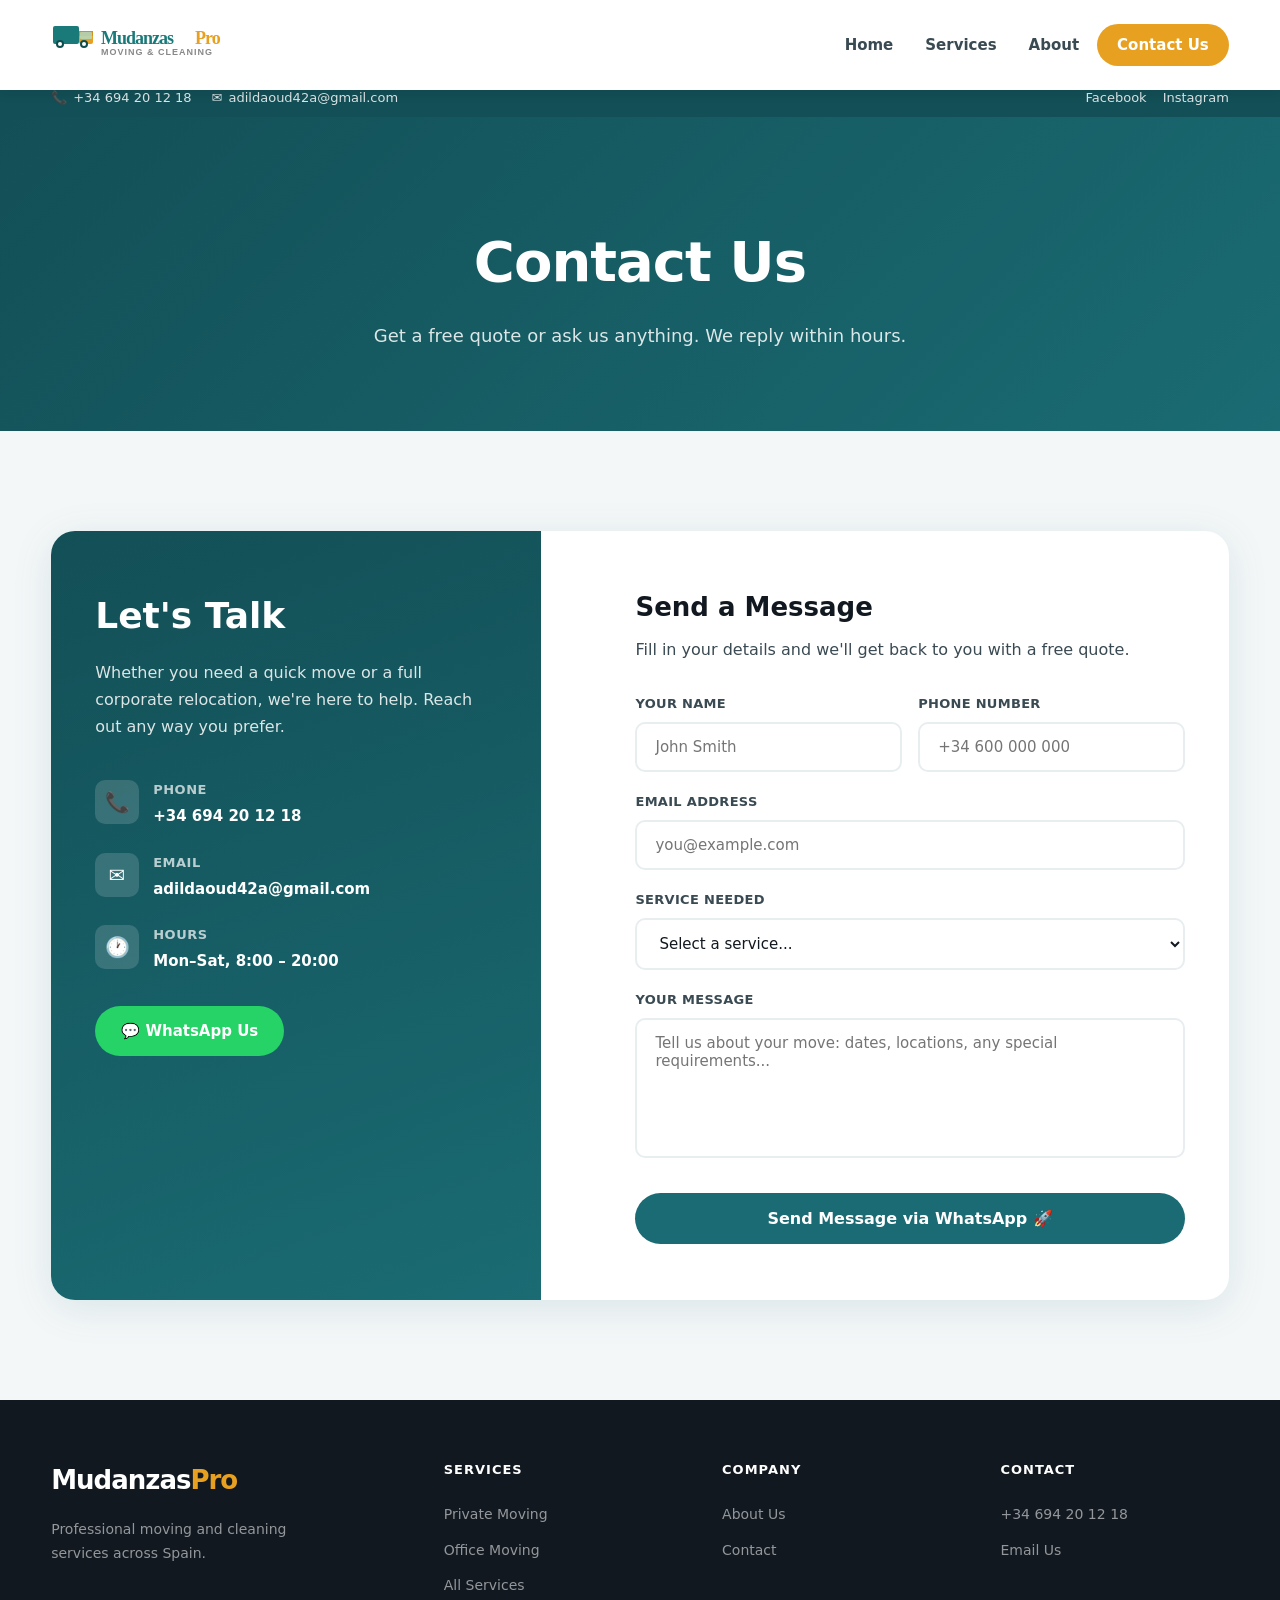
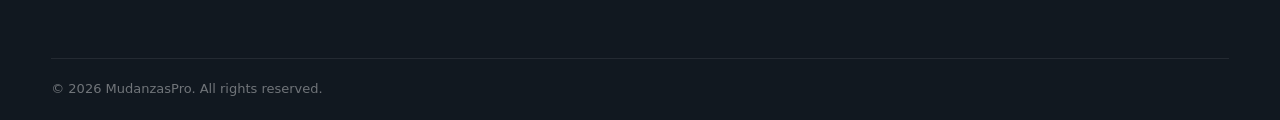
==== contact.html @ e360da2f "Add files via upload" ====
<!DOCTYPE html>
<html lang="en">
<head>
  <meta charset="UTF-8" />
  <meta name="viewport" content="width=device-width, initial-scale=1.0"/>
  <title>Contact Us – MudanzasPro</title>
  <link rel="stylesheet" href="style.css" />
</head>
<body>

<div class="topbar">
  <div class="container">
    <div class="topbar-left">
      <span>📞 <a href="tel:+34694201218">+34 694 20 12 18</a></span>
      <span>✉️ <a href="mailto:adildaoud42a@gmail.com">adildaoud42a@gmail.com</a></span>
    </div>
    <div class="topbar-right">
      <a href="#">Facebook</a>
      <a href="#">Instagram</a>
    </div>
  </div>
</div>

<header>
  <div class="container nav">
    <a href="index.html" class="logo"><svg width="180" height="44" viewBox="0 0 180 44" fill="none" xmlns="http://www.w3.org/2000/svg"><rect x="2" y="10" width="26" height="18" rx="2" fill="#1a7a7a"/><rect x="28" y="15" width="14" height="13" rx="2" fill="#e8a020"/><polygon points="28,15 42,15 42,20 28,20" fill="#d4901a"/><circle cx="9" cy="28" r="4" fill="#0d4d4d"/><circle cx="9" cy="28" r="2" fill="#fff"/><circle cx="33" cy="28" r="4" fill="#0d4d4d"/><circle cx="33" cy="28" r="2" fill="#fff"/><rect x="29" y="16" width="12" height="7" rx="1" fill="#a8e6e6" opacity="0.7"/><text x="50" y="28" font-family="Georgia, serif" font-size="18" font-weight="700" fill="#1a7a7a">Mudanzas</text><text x="144" y="28" font-family="Georgia, serif" font-size="18" font-weight="700" fill="#e8a020">Pro</text><text x="50" y="39" font-family="Arial, sans-serif" font-size="9" fill="#888" letter-spacing="1">MOVING &amp; CLEANING</text></svg></a>
    <nav id="main-nav">
      <a href="index.html">Home</a>
      <a href="services.html">Services</a>
      <a href="#">About</a>
      <a href="contact.html" class="active nav-cta">Contact Us</a>
    </nav>
    <button class="hamburger" id="hamburger"><span></span><span></span><span></span></button>
  </div>
</header>

<section class="page-hero">
  <div class="container">
    <h1>Contact Us</h1>
    <p>Get a free quote or ask us anything. We reply within hours.</p>
  </div>
</section>

<section class="contact-section">
  <div class="container">
    <div class="contact-grid">
      <div class="contact-left">
        <h2>Let's Talk</h2>
        <p>Whether you need a quick move or a full corporate relocation, we're here to help. Reach out any way you prefer.</p>
        <div class="contact-info-items">
          <div class="ci-item">
            <div class="ci-icon">📞</div>
            <div class="ci-text">
              <strong>Phone</strong>
              <span>+34 694 20 12 18</span>
            </div>
          </div>
          <div class="ci-item">
            <div class="ci-icon">✉️</div>
            <div class="ci-text">
              <strong>Email</strong>
              <span>adildaoud42a@gmail.com</span>
            </div>
          </div>
          <div class="ci-item">
            <div class="ci-icon">🕐</div>
            <div class="ci-text">
              <strong>Hours</strong>
              <span>Mon–Sat, 8:00 – 20:00</span>
            </div>
          </div>
        </div>
        <a href="https://wa.me/34694201218" target="_blank" class="whatsapp-btn">
          💬 WhatsApp Us
        </a>
      </div>
      <div class="contact-right">
        <h3>Send a Message</h3>
        <p>Fill in your details and we'll get back to you with a free quote.</p>
        <form id="whatsapp-form">
          <div class="form-row">
            <div class="form-group">
              <label>Your Name</label>
              <input type="text" id="name" placeholder="John Smith" required>
            </div>
            <div class="form-group">
              <label>Phone Number</label>
              <input type="tel" id="phone" placeholder="+34 600 000 000" required>
            </div>
          </div>
          <div class="form-group">
            <label>Email Address</label>
            <input type="email" id="email" placeholder="you@example.com" required>
          </div>
          <div class="form-group">
            <label>Service Needed</label>
            <select id="service">
              <option value="">Select a service...</option>
              <option>Private Moving</option>
              <option>Office Moving</option>
              <option>Corporate Moving</option>
              <option>International Moving</option>
              <option>Other</option>
            </select>
          </div>
          <div class="form-group">
            <label>Your Message</label>
            <textarea id="message" placeholder="Tell us about your move: dates, locations, any special requirements..."></textarea>
          </div>
          <button type="submit" class="submit-btn">Send Message via WhatsApp 🚀</button>
        </form>
      </div>
    </div>
  </div>
</section>

<footer>
  <div class="container">
    <div class="footer-grid">
      <div class="footer-brand">
        <a href="index.html" class="logo">Mudanzas<span style="color:var(--gold)">Pro</span></a>
        <p>Professional moving and cleaning services across Spain.</p>
      </div>
      <div class="footer-col"><h4>Services</h4><ul>
        <li><a href="private-moving.html">Private Moving</a></li>
        <li><a href="office-moving.html">Office Moving</a></li>
        <li><a href="services.html">All Services</a></li>
      </ul></div>
      <div class="footer-col"><h4>Company</h4><ul>
        <li><a href="#">About Us</a></li>
        <li><a href="contact.html">Contact</a></li>
      </ul></div>
      <div class="footer-col"><h4>Contact</h4><ul>
        <li><a href="tel:+34694201218">+34 694 20 12 18</a></li>
        <li><a href="mailto:adildaoud42a@gmail.com">Email Us</a></li>
      </ul></div>
    </div>
    <div class="footer-bottom">
      <span>© 2026 MudanzasPro. All rights reserved.</span>
    </div>
  </div>
</footer>

<script>
const hamburger = document.getElementById('hamburger');
const nav = document.getElementById('main-nav');
hamburger.addEventListener('click', () => nav.classList.toggle('open'));

document.getElementById('whatsapp-form').addEventListener('submit', function(e) {
  e.preventDefault();
  const name = document.getElementById('name').value;
  const phone = document.getElementById('phone').value;
  const email = document.getElementById('email').value;
  const service = document.getElementById('service').value;
  const message = document.getElementById('message').value;
  const text = `Hello! I'd like a quote.\n\nName: ${name}\nPhone: ${phone}\nEmail: ${email}\nService: ${service}\nMessage: ${message}`;
  window.open(`https://wa.me/34694201218?text=${encodeURIComponent(text)}`, '_blank');
});
</script>
</body>
</html>
---- style.css ----
/* =========================================
   RESET & BASE
========================================= */
*, *::before, *::after {
  margin: 0; padding: 0;
  box-sizing: border-box;
}

:root {
  --teal:      #1a6b73;
  --teal-dark: #134f56;
  --teal-light:#e8f4f5;
  --gold:      #e8a020;
  --dark:      #111820;
  --mid:       #3a4a52;
  --light:     #f4f7f8;
  --white:     #ffffff;
  --radius:    12px;
  --shadow:    0 4px 24px rgba(26,107,115,.13);
  --trans:     .3s cubic-bezier(.4,0,.2,1);
}

html { scroll-behavior: smooth; }

body {
  font-family: 'Segoe UI', system-ui, sans-serif;
  color: var(--dark);
  line-height: 1.6;
  background: var(--white);
  padding-top: 80px;
}

.container {
  width: 92%;
  max-width: 1200px;
  margin: auto;
}

img { display: block; max-width: 100%; }

/* =========================================
   TOP BAR
========================================= */
.topbar {
  background: var(--teal-dark);
  color: rgba(255,255,255,.85);
  font-size: 13px;
  padding: 8px 0;
}

.topbar .container {
  display: flex;
  justify-content: space-between;
  align-items: center;
  gap: 12px;
  flex-wrap: wrap;
}

.topbar a {
  color: rgba(255,255,255,.85);
  text-decoration: none;
  transition: color var(--trans);
}
.topbar a:hover { color: var(--gold); }

.topbar-left { display: flex; gap: 20px; align-items: center; }
.topbar-right { display: flex; gap: 16px; }

.topbar-left span { display: flex; align-items: center; gap: 6px; }

/* =========================================
   HEADER / NAV
========================================= */
header {
  position: fixed;
  top: 0; left: 0;
  width: 100%;
  z-index: 1000;
  background: var(--white);
  box-shadow: 0 2px 12px rgba(0,0,0,.10);
}

.nav {
  display: flex;
  justify-content: space-between;
  align-items: center;
  padding: 16px 0;
}

.logo {
  font-size: 28px;
  font-weight: 800;
  color: var(--teal);
  letter-spacing: -1px;
  text-decoration: none;
}
.logo span { color: var(--gold); }

nav { display: flex; align-items: center; gap: 4px; }

nav a {
  text-decoration: none;
  color: var(--mid);
  font-weight: 600;
  font-size: 15px;
  padding: 8px 14px;
  border-radius: 6px;
  transition: var(--trans);
  position: relative;
}
nav a:hover { color: var(--teal); background: var(--teal-light); }
nav a.active { color: var(--white); background: var(--teal); }

.nav-cta {
  background: var(--gold) !important;
  color: var(--white) !important;
  border-radius: 30px !important;
  padding: 9px 20px !important;
  font-weight: 700 !important;
}
.nav-cta:hover { background: #c98a16 !important; transform: translateY(-2px); }

/* Hamburger */
.hamburger {
  display: none;
  flex-direction: column;
  gap: 5px;
  cursor: pointer;
  padding: 4px;
  background: none;
  border: none;
}
.hamburger span {
  display: block;
  width: 24px; height: 2px;
  background: var(--teal);
  border-radius: 2px;
  transition: var(--trans);
}

/* =========================================
   HERO
========================================= */
.hero {
  position: relative;
  height: 520px;
  overflow: hidden;
  color: var(--white);
}

/* Truck background */
.hero-truck-bg {
  position: absolute;
  inset: 0;
  z-index: 0;
}
.hero-truck-img {
  width: 100%;
  height: 100%;
  object-fit: cover;
  object-position: center;
  filter: brightness(0.55) saturate(0.7) hue-rotate(160deg);
  /* Blue tint like servicialia.cat */
  mix-blend-mode: normal;
}
.hero-truck-overlay {
  position: absolute;
  inset: 0;
  background: linear-gradient(
    to right,
    rgba(10,50,60,0.45) 0%,
    rgba(10,50,60,0.15) 50%,
    rgba(10,40,55,0.75) 100%
  );
}

.hero-content {
  display: flex;
  align-items: center;
  height: 100%;
  gap: 0;
  position: relative;
  z-index: 1;
}

.hero-left { flex: 1; }

.hero-text {
  flex: 0 0 480px;
  text-align: right;
  padding: 40px 0;
}

.hero-badge {
  display: inline-block;
  background: rgba(255,255,255,.15);
  border: 1px solid rgba(255,255,255,.3);
  color: rgba(255,255,255,.9);
  padding: 6px 16px;
  border-radius: 30px;
  font-size: 13px;
  font-weight: 600;
  letter-spacing: .5px;
  margin-bottom: 16px;
  text-transform: uppercase;
}

.hero-text h1 {
  font-size: clamp(32px, 4vw, 54px);
  font-weight: 800;
  line-height: 1.1;
  margin-bottom: 16px;
  letter-spacing: -1px;
  text-shadow: 0 2px 12px rgba(0,0,0,.4);
}
.hero-text h1 em {
  font-style: normal;
  color: var(--gold);
}

.hero-phone {
  font-size: 20px;
  font-weight: 700;
  margin-bottom: 24px;
  color: var(--gold);
}
.hero-phone a { color: inherit; text-decoration: none; }

.hero-text p {
  font-size: 16px;
  opacity: .88;
  margin-bottom: 16px;
  line-height: 1.65;
}

.hero-btns {
  display: flex;
  gap: 12px;
  flex-wrap: wrap;
  justify-content: flex-end;
}

.btn {
  display: inline-flex;
  align-items: center;
  gap: 8px;
  padding: 14px 24px;
  border-radius: 4px;
  font-weight: 700;
  font-size: 15px;
  text-decoration: none;
  transition: var(--trans);
  cursor: pointer;
  border: 2px solid transparent;
}
.btn-primary {
  background: var(--gold);
  color: var(--white);
}
.btn-primary:hover {
  background: #c98a16;
  transform: translateY(-3px);
  box-shadow: 0 8px 24px rgba(232,160,32,.4);
}
.btn-dark {
  background: var(--teal-dark);
  color: var(--white);
  border-color: rgba(255,255,255,.3);
}
.btn-dark:hover {
  background: #0d4d4d;
  transform: translateY(-3px);
}
.btn-outline {
  background: transparent;
  border-color: rgba(255,255,255,.5);
  color: var(--white);
}
.btn-outline:hover {
  background: rgba(255,255,255,.1);
  border-color: var(--white);
  transform: translateY(-3px);
}

}
.badge-text strong {
  display: block;
  font-size: 18px;
  color: var(--teal);
  font-weight: 800;
}
.badge-text span { font-size: 12px; color: var(--mid); }

/* =========================================
   TRUST BAR
========================================= */
.trust-bar {
  background: var(--light);
  padding: 28px 0;
  border-bottom: 1px solid #e0eaeb;
}
.trust-bar .container {
  display: flex;
  justify-content: center;
  gap: 40px;
  flex-wrap: wrap;
}
.trust-item {
  display: flex;
  align-items: center;
  gap: 10px;
  font-weight: 600;
  color: var(--mid);
  font-size: 14px;
}
.trust-item .ti-icon {
  font-size: 22px;
  color: var(--teal);
}

/* =========================================
   SECTIONS
========================================= */
section { padding: 90px 0; }

.section-label {
  display: inline-block;
  text-transform: uppercase;
  font-size: 12px;
  font-weight: 700;
  letter-spacing: 2px;
  color: var(--teal);
  background: var(--teal-light);
  padding: 5px 14px;
  border-radius: 20px;
  margin-bottom: 14px;
}
.section-title {
  font-size: clamp(28px, 4vw, 42px);
  font-weight: 800;
  color: var(--dark);
  margin-bottom: 14px;
  line-height: 1.2;
  letter-spacing: -.5px;
}
.section-sub {
  color: var(--mid);
  font-size: 17px;
  line-height: 1.7;
  max-width: 640px;
}
.section-header { margin-bottom: 52px; }
.section-header.centered {
  text-align: center;
}
.section-header.centered .section-sub { margin: 0 auto; }

/* =========================================
   SERVICES GRID
========================================= */
.services-section { background: var(--light); }

.service-grid {
  display: grid;
  grid-template-columns: repeat(3, 1fr);
  gap: 28px;
}

.service-card {
  background: var(--white);
  border-radius: 16px;
  overflow: hidden;
  box-shadow: 0 2px 16px rgba(26,107,115,.08);
  transition: var(--trans);
  display: flex;
  flex-direction: column;
}
.service-card:hover {
  transform: translateY(-8px);
  box-shadow: 0 16px 40px rgba(26,107,115,.18);
}
.service-card img {
  width: 100%;
  height: 220px;
  object-fit: cover;
  transition: var(--trans);
}
.service-card:hover img { transform: scale(1.05); }
.card-img-wrap { overflow: hidden; }

.service-card .card-body {
  padding: 28px;
  display: flex;
  flex-direction: column;
  flex: 1;
}
.card-icon {
  font-size: 28px;
  margin-bottom: 12px;
}
.service-card h3 {
  font-size: 20px;
  font-weight: 700;
  color: var(--dark);
  margin-bottom: 10px;
}
.service-card p {
  color: #666;
  font-size: 14.5px;
  line-height: 1.65;
  margin-bottom: 20px;
  flex-grow: 1;
}
.card-link {
  display: inline-flex;
  align-items: center;
  gap: 6px;
  color: var(--teal);
  font-weight: 700;
  font-size: 14px;
  text-decoration: none;
  transition: var(--trans);
}
.card-link:hover { gap: 10px; color: var(--teal-dark); }

/* =========================================
   WHY US
========================================= */
.why-us {
  background: var(--white);
}
.why-grid {
  display: grid;
  grid-template-columns: 1fr 1fr;
  gap: 70px;
  align-items: center;
}
.why-image img {
  border-radius: 20px;
  width: 100%;
  box-shadow: var(--shadow);
}
.why-features {
  display: flex;
  flex-direction: column;
  gap: 24px;
  margin-top: 32px;
}
.why-feature {
  display: flex;
  gap: 18px;
  align-items: flex-start;
}
.wf-icon {
  width: 52px; height: 52px;
  min-width: 52px;
  background: var(--teal-light);
  border-radius: 12px;
  display: flex;
  align-items: center;
  justify-content: center;
  font-size: 24px;
  color: var(--teal);
}
.wf-text h4 {
  font-size: 16px;
  font-weight: 700;
  margin-bottom: 4px;
  color: var(--dark);
}
.wf-text p {
  font-size: 14px;
  color: var(--mid);
  line-height: 1.6;
}

/* =========================================
   TESTIMONIALS
========================================= */
.testimonials { background: var(--teal-dark); color: var(--white); }
.testimonials .section-title { color: var(--white); }
.testimonials .section-label {
  background: rgba(255,255,255,.15);
  color: rgba(255,255,255,.9);
}

.testimonials-grid {
  display: grid;
  grid-template-columns: repeat(3, 1fr);
  gap: 24px;
}
.testimonial-card {
  background: rgba(255,255,255,.08);
  border: 1px solid rgba(255,255,255,.12);
  border-radius: 16px;
  padding: 36px;
  transition: var(--trans);
}
.testimonial-card:hover {
  background: rgba(255,255,255,.13);
  transform: translateY(-5px);
}
.stars { color: var(--gold); font-size: 18px; letter-spacing: 2px; margin-bottom: 16px; }
.testimonial-card p {
  font-size: 15px;
  line-height: 1.7;
  opacity: .88;
  margin-bottom: 20px;
  font-style: italic;
}
.reviewer { display: flex; align-items: center; gap: 12px; }
.reviewer-avatar {
  width: 42px; height: 42px;
  border-radius: 50%;
  background: var(--teal);
  display: flex;
  align-items: center;
  justify-content: center;
  font-weight: 700;
  font-size: 16px;
  color: var(--white);
}
.reviewer-name { font-weight: 700; font-size: 14px; }
.reviewer-location { font-size: 12px; opacity: .65; }

/* =========================================
   SERVICE AREAS
========================================= */
.areas-section { background: var(--light); }

.areas-grid {
  display: grid;
  grid-template-columns: repeat(4, 1fr);
  gap: 30px;
  margin-bottom: 60px;
}
.area-column {
  background: var(--white);
  border-radius: 14px;
  padding: 28px;
  box-shadow: 0 2px 12px rgba(26,107,115,.07);
}
.area-column h3 {
  font-size: 15px;
  font-weight: 700;
  color: var(--teal);
  margin-bottom: 18px;
  padding-bottom: 12px;
  border-bottom: 2px solid var(--teal-light);
}
.area-column ul { list-style: none; }
.area-column ul li {
  padding: 7px 0;
  font-size: 14px;
  color: var(--mid);
  display: flex;
  align-items: center;
  gap: 8px;
  transition: var(--trans);
  cursor: pointer;
  border-bottom: 1px solid #f0f0f0;
}
.area-column ul li:last-child { border-bottom: none; }
.area-column ul li::before { content: '→'; color: var(--teal); font-size: 12px; }
.area-column ul li:hover { color: var(--teal); padding-left: 5px; }

.areas-cta {
  background: linear-gradient(135deg, var(--teal), var(--teal-dark));
  border-radius: 20px;
  padding: 56px;
  text-align: center;
  color: var(--white);
}
.areas-cta h2 { font-size: 34px; font-weight: 800; margin-bottom: 12px; }
.areas-cta p { opacity: .85; margin-bottom: 28px; font-size: 17px; }

/* =========================================
   CONTACT PAGE
========================================= */
.contact-section { background: var(--light); padding: 100px 0; }

.contact-grid {
  display: grid;
  grid-template-columns: 1fr 1.3fr;
  gap: 50px;
  background: var(--white);
  border-radius: 24px;
  overflow: hidden;
  box-shadow: 0 8px 40px rgba(26,107,115,.12);
}

.contact-left {
  background: linear-gradient(160deg, var(--teal-dark), var(--teal));
  color: var(--white);
  padding: 56px 44px;
}
.contact-left h2 { font-size: 36px; font-weight: 800; margin-bottom: 14px; }
.contact-left p { opacity: .85; margin-bottom: 40px; font-size: 16px; line-height: 1.7; }

.contact-info-items { display: flex; flex-direction: column; gap: 24px; }
.ci-item { display: flex; gap: 14px; align-items: flex-start; }
.ci-icon {
  width: 44px; height: 44px;
  background: rgba(255,255,255,.15);
  border-radius: 10px;
  display: flex; align-items: center; justify-content: center;
  font-size: 20px; min-width: 44px;
}
.ci-text strong { display: block; font-size: 13px; opacity: .7; text-transform: uppercase; letter-spacing: .5px; margin-bottom: 2px; }
.ci-text span { font-size: 15px; font-weight: 600; }

.whatsapp-btn {
  display: inline-flex;
  align-items: center;
  gap: 10px;
  background: #25d366;
  color: var(--white);
  padding: 13px 26px;
  border-radius: 40px;
  text-decoration: none;
  font-weight: 700;
  margin-top: 32px;
  transition: var(--trans);
  font-size: 15px;
}
.whatsapp-btn:hover { background: #1da851; transform: translateY(-3px); box-shadow: 0 8px 20px rgba(37,211,102,.35); }

.contact-right { padding: 56px 44px; }
.contact-right h3 { font-size: 26px; font-weight: 700; color: var(--dark); margin-bottom: 8px; }
.contact-right p { color: var(--mid); margin-bottom: 32px; }

.form-group { margin-bottom: 20px; }
.form-group label { display: block; font-size: 13px; font-weight: 600; color: var(--mid); margin-bottom: 7px; text-transform: uppercase; letter-spacing: .3px; }
.form-group input,
.form-group textarea,
.form-group select {
  width: 100%;
  padding: 14px 18px;
  border: 2px solid #e8eef0;
  border-radius: 10px;
  font-size: 15px;
  color: var(--dark);
  outline: none;
  transition: border-color var(--trans);
  font-family: inherit;
  background: var(--white);
}
.form-group input:focus,
.form-group textarea:focus,
.form-group select:focus { border-color: var(--teal); }
.form-group textarea { height: 140px; resize: none; }

.form-row { display: grid; grid-template-columns: 1fr 1fr; gap: 16px; }

.submit-btn {
  width: 100%;
  background: var(--teal);
  color: var(--white);
  border: none;
  padding: 16px;
  border-radius: 50px;
  font-size: 16px;
  font-weight: 700;
  cursor: pointer;
  transition: var(--trans);
  margin-top: 8px;
  font-family: inherit;
}
.submit-btn:hover { background: var(--teal-dark); transform: translateY(-2px); box-shadow: 0 8px 20px rgba(26,107,115,.3); }

/* =========================================
   SERVICES PAGE HERO
========================================= */
.page-hero {
  background: linear-gradient(135deg, var(--teal-dark), var(--teal));
  color: var(--white);
  text-align: center;
  padding: 100px 20px 80px;
}
.page-hero h1 { font-size: clamp(36px, 5vw, 56px); font-weight: 800; margin-bottom: 16px; letter-spacing: -1px; }
.page-hero p { font-size: 18px; opacity: .85; max-width: 600px; margin: 0 auto; }

/* =========================================
   SERVICE DETAIL PAGE
========================================= */
.service-detail { padding: 90px 0; }
.detail-grid { display: grid; grid-template-columns: 1fr 1fr; gap: 70px; align-items: center; }
.detail-text h2 { font-size: 38px; font-weight: 800; color: var(--teal); margin-bottom: 20px; }
.detail-text p { color: var(--mid); line-height: 1.8; margin-bottom: 16px; }
.detail-text ul { margin: 20px 0; padding-left: 0; list-style: none; }
.detail-text ul li {
  padding: 8px 0;
  padding-left: 24px;
  position: relative;
  color: var(--mid);
}
.detail-text ul li::before { content: '✓'; position: absolute; left: 0; color: var(--teal); font-weight: 700; }
.detail-image img { width: 100%; border-radius: 20px; box-shadow: var(--shadow); }

/* =========================================
   FOOTER
========================================= */
footer {
  background: var(--dark);
  color: rgba(255,255,255,.75);
  padding: 60px 0 0;
}
.footer-grid {
  display: grid;
  grid-template-columns: 1.5fr 1fr 1fr 1fr;
  gap: 50px;
  padding-bottom: 50px;
}
.footer-brand .logo { color: var(--white); display: block; margin-bottom: 16px; font-size: 26px; }
.footer-brand p { font-size: 14px; line-height: 1.7; color: rgba(255,255,255,.55); max-width: 260px; }

.footer-socials { display: flex; gap: 10px; margin-top: 20px; }
.social-link {
  width: 38px; height: 38px;
  background: rgba(255,255,255,.08);
  border-radius: 8px;
  display: flex; align-items: center; justify-content: center;
  color: rgba(255,255,255,.7);
  text-decoration: none;
  font-size: 16px;
  transition: var(--trans);
}
.social-link:hover { background: var(--teal); color: var(--white); }

.footer-col h4 {
  font-size: 13px;
  font-weight: 700;
  text-transform: uppercase;
  letter-spacing: 1px;
  color: var(--white);
  margin-bottom: 20px;
}
.footer-col ul { list-style: none; }
.footer-col ul li { margin-bottom: 10px; }
.footer-col ul li a {
  color: rgba(255,255,255,.55);
  text-decoration: none;
  font-size: 14px;
  transition: var(--trans);
}
.footer-col ul li a:hover { color: var(--gold); }

.footer-bottom {
  border-top: 1px solid rgba(255,255,255,.08);
  padding: 20px 0;
  display: flex;
  justify-content: space-between;
  align-items: center;
  font-size: 13px;
  color: rgba(255,255,255,.4);
  flex-wrap: wrap;
  gap: 12px;
}
.footer-bottom a { color: rgba(255,255,255,.4); text-decoration: none; }
.footer-bottom a:hover { color: var(--gold); }

/* =========================================
   RESPONSIVE
========================================= */
@media (max-width: 1024px) {
  .service-grid { grid-template-columns: repeat(2, 1fr); }
  .areas-grid { grid-template-columns: repeat(2, 1fr); }
  .footer-grid { grid-template-columns: repeat(2, 1fr); }
  .why-grid { grid-template-columns: 1fr; gap: 40px; }
  .why-image { order: -1; }
}

@media (max-width: 768px) {
  body { padding-top: 70px; }
  .topbar { display: none; }
  nav { display: none; position: absolute; top: 100%; left: 0; width: 100%; background: var(--white); flex-direction: column; padding: 16px 20px; box-shadow: 0 8px 24px rgba(0,0,0,.12); border-top: 1px solid #eee; gap: 4px; }
  nav.open { display: flex; }
  nav a { padding: 10px 14px; }
  .hamburger { display: flex; }
  .hero { height: auto; min-height: 400px; }
  .hero-content { flex-direction: column; align-items: flex-end; padding: 60px 0 40px; }
  .hero-left { display: none; }
  .hero-text { flex: none; width: 100%; text-align: right; }
  .hero-btns { justify-content: flex-end; }
  .hero-phone { font-size: 17px; }
  .service-grid { grid-template-columns: 1fr; }
  .testimonials-grid { grid-template-columns: 1fr; }
  .areas-grid { grid-template-columns: 1fr; }
  .contact-grid { grid-template-columns: 1fr; }
  .contact-left { padding: 40px 30px; }
  .contact-right { padding: 40px 30px; }
  .form-row { grid-template-columns: 1fr; }
  .footer-grid { grid-template-columns: 1fr 1fr; gap: 30px; }
  .areas-cta { padding: 36px 24px; }
  .areas-cta h2 { font-size: 26px; }
  .detail-grid { grid-template-columns: 1fr; }
}

@media (max-width: 480px) {
  .footer-grid { grid-template-columns: 1fr; }
  .trust-bar .container { gap: 20px; }
  .hero-btns { flex-direction: row; flex-wrap: wrap; }
  
}
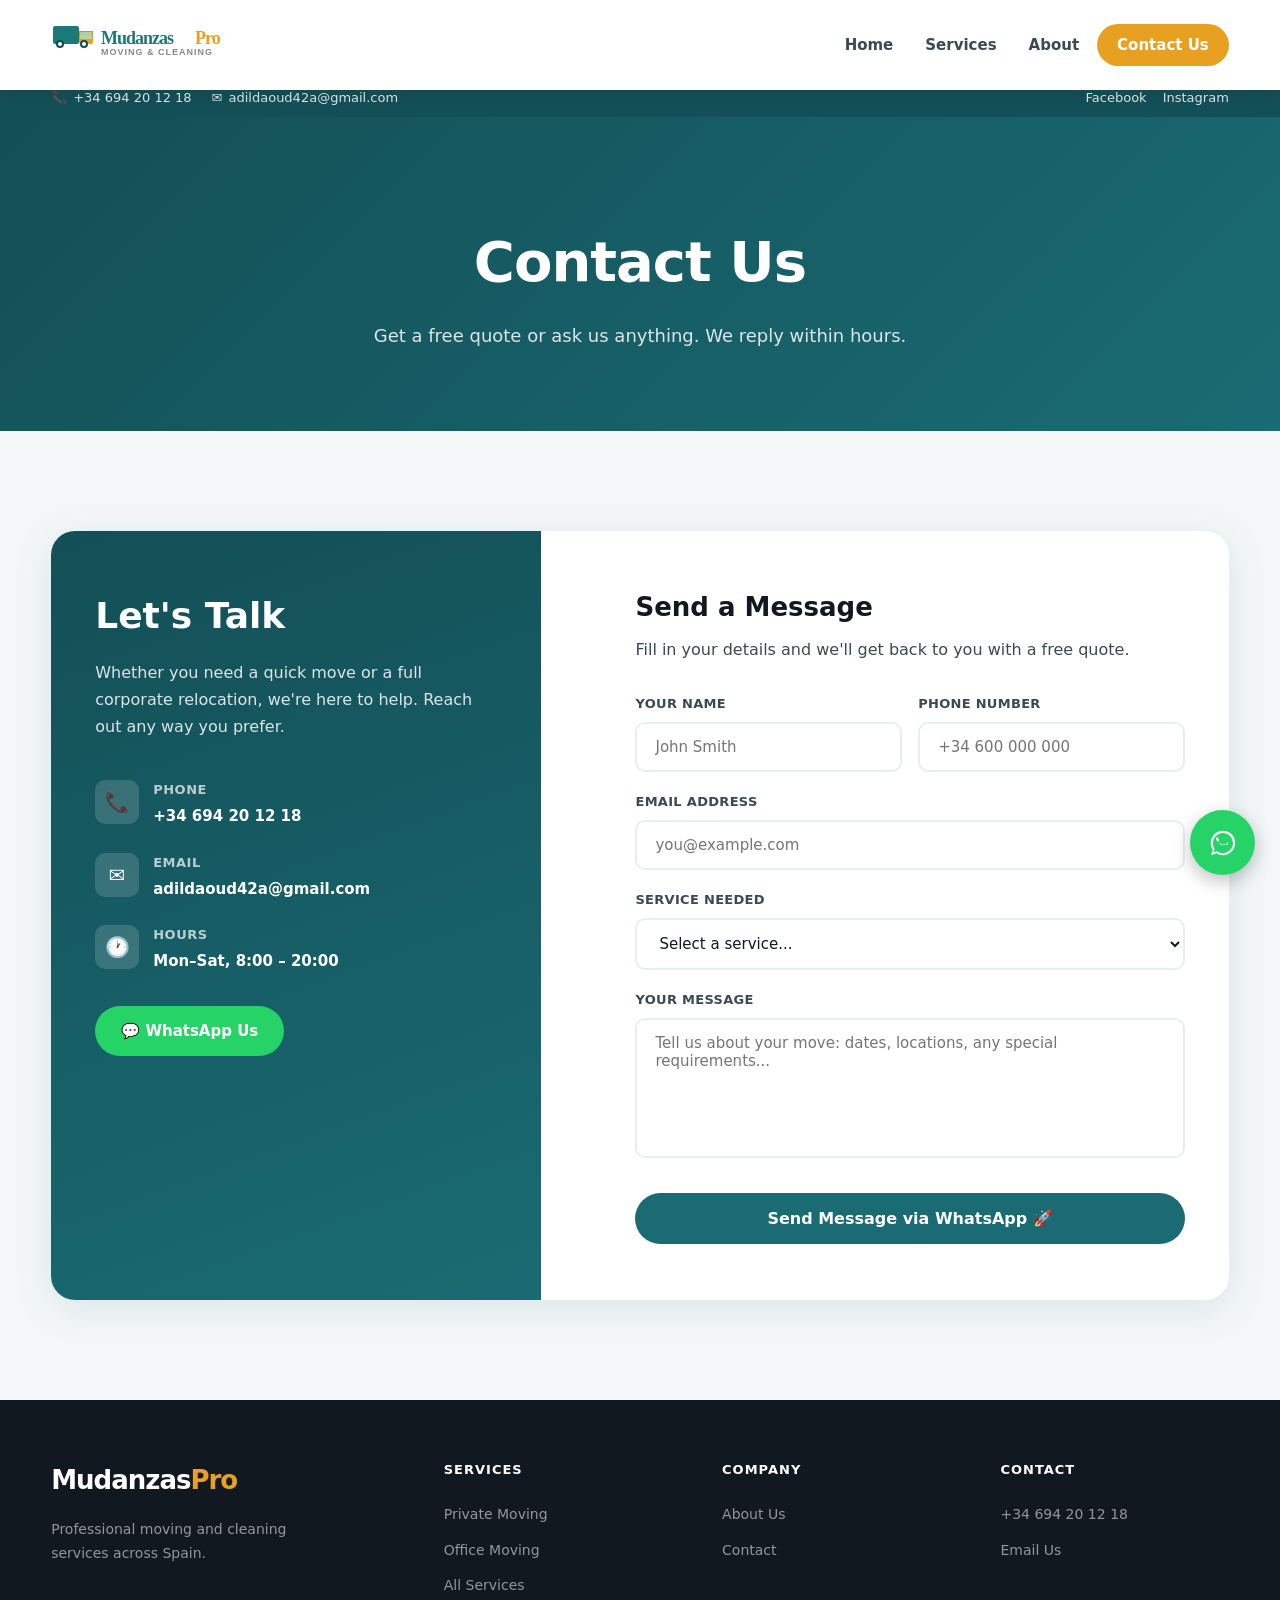
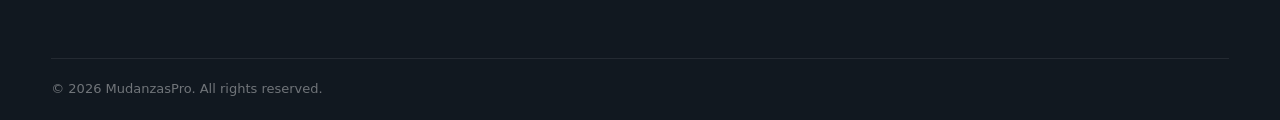
==== commit 0c67b976: "Update contact.html" ====
--- a/contact.html
+++ b/contact.html
@@ -140,7 +140,44 @@
     </div>
   </div>
 </footer>
+<!-- WhatsApp Floating Button -->
+<a href="https://wa.me/34694201218" 
+   class="whatsapp-float" 
+   target="_blank"
+   aria-label="Chat on WhatsApp">
+   
+   <svg xmlns="http://www.w3.org/2000/svg" 
+        viewBox="0 0 32 32" 
+        width="30" 
+        height="30" 
+        fill="white">
+      <path d="M19.11 17.93c-.29-.15-1.7-.84-1.96-.94-.26-.1-.45-.15-.64.15-.19.29-.74.94-.91 1.13-.17.19-.34.22-.63.07-.29-.15-1.24-.46-2.36-1.46-.87-.78-1.46-1.74-1.63-2.03-.17-.29-.02-.45.13-.6.13-.13.29-.34.43-.51.15-.17.19-.29.29-.48.1-.19.05-.36-.02-.51-.07-.15-.64-1.55-.88-2.12-.23-.56-.47-.48-.64-.49h-.55c-.19 0-.51.07-.78.36-.26.29-1 1-.1 2.43.9 1.43 2.57 3.15 6.2 4.42.86.3 1.53.48 2.06.61.87.22 1.66.19 2.29.12.7-.08 1.7-.69 1.94-1.35.24-.66.24-1.22.17-1.35-.07-.12-.26-.19-.55-.34zM16.01 3C8.83 3 3 8.82 3 16c0 2.54.74 5.02 2.13 7.15L3 29l5.99-2.09A12.94 12.94 0 0016.01 29C23.18 29 29 23.18 29 16S23.18 3 16.01 3zm0 23.67c-2.17 0-4.29-.58-6.15-1.68l-.44-.26-3.56 1.24 1.19-3.47-.29-.45A10.64 10.64 0 015.33 16c0-5.88 4.79-10.67 10.68-10.67 2.85 0 5.53 1.11 7.55 3.13A10.6 10.6 0 0126.68 16c0 5.89-4.79 10.67-10.67 10.67z"/>
+   </svg>
+</a>
 
+<style>
+.whatsapp-float {
+    position: fixed;
+    width: 65px;
+    height: 65px;
+    bottom: 25px;
+    right: 25px;
+    background: #25D366;
+    border-radius: 50%;
+    display: flex;
+    justify-content: center;
+    align-items: center;
+    box-shadow: 0 6px 18px rgba(0,0,0,0.25);
+    z-index: 9999;
+    transition: 0.3s ease;
+    text-decoration: none;
+}
+
+.whatsapp-float:hover {
+    transform: scale(1.1);
+    background: #20ba5a;
+}
+</style>
 <script>
 const hamburger = document.getElementById('hamburger');
 const nav = document.getElementById('main-nav');
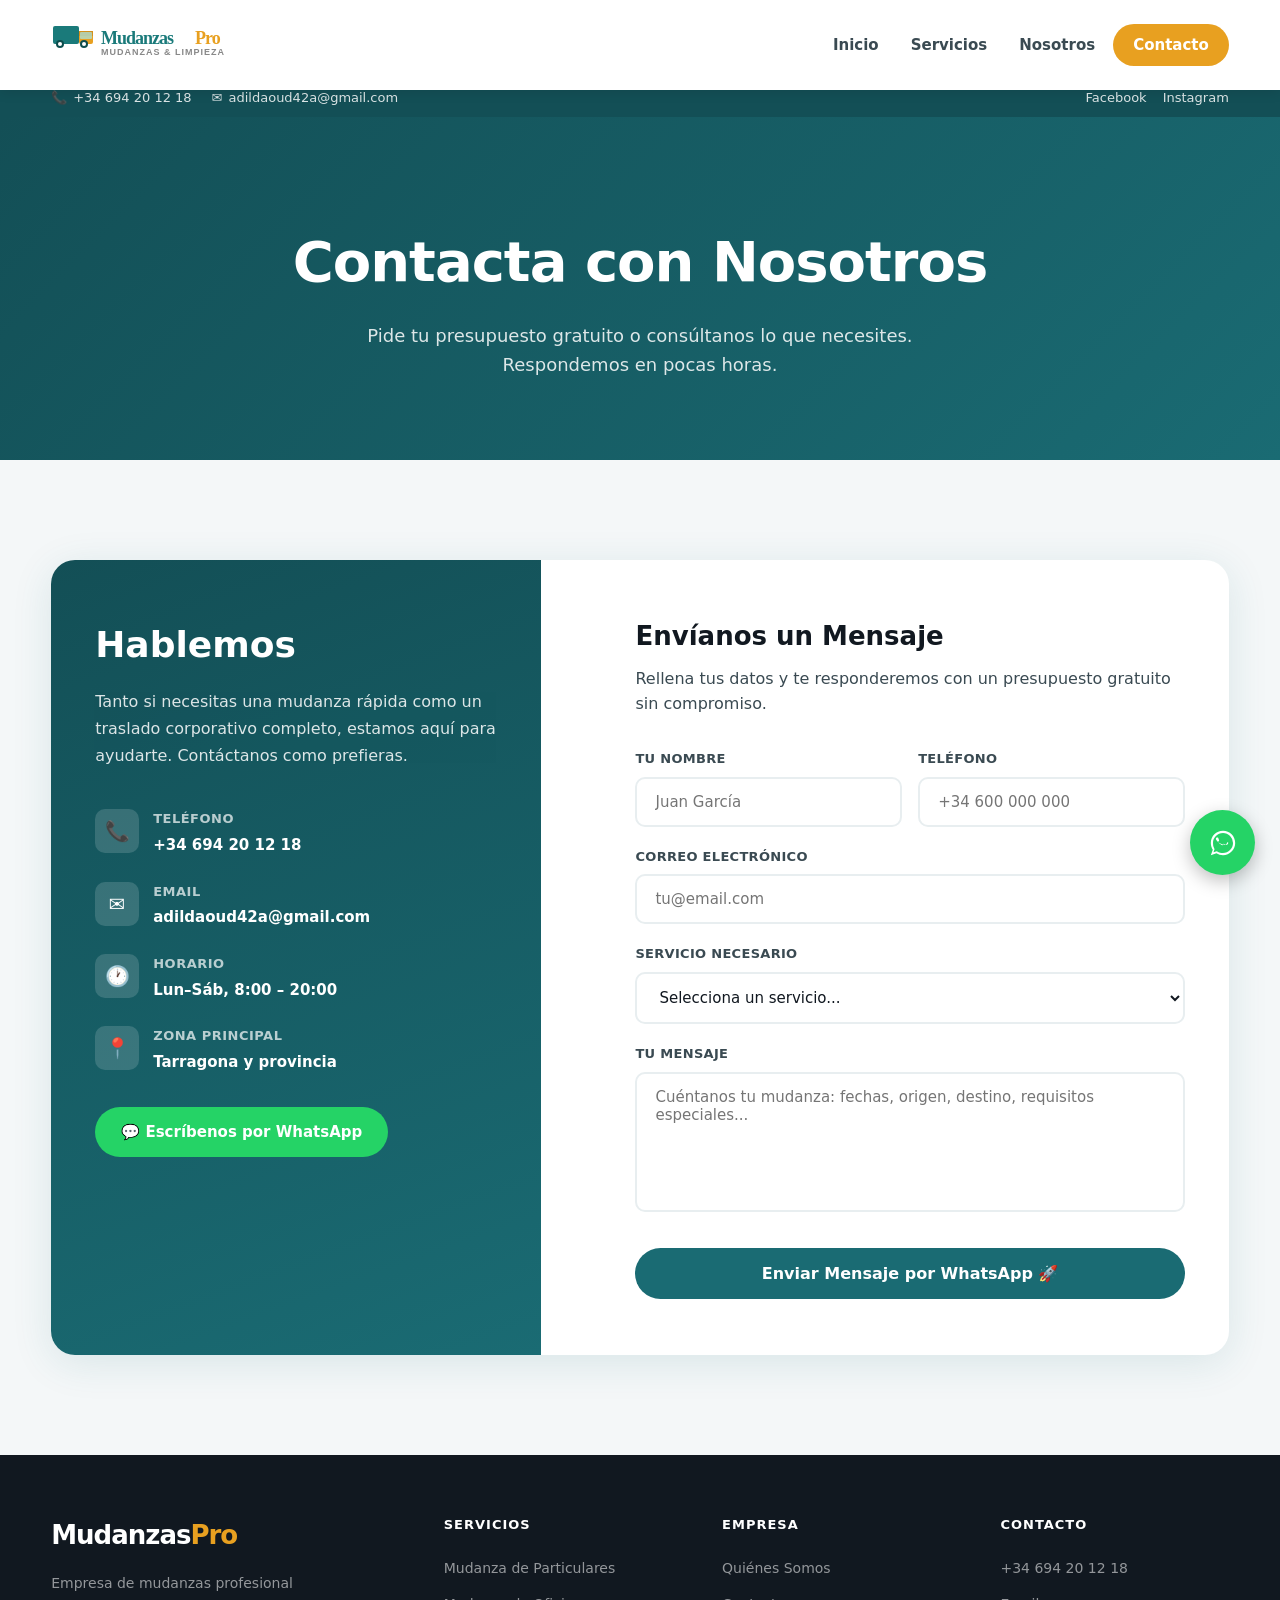
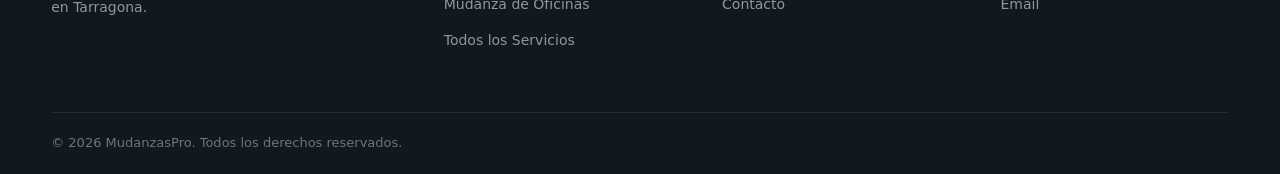
==== commit 356968ce: "Add files via upload" ====
--- a/contact.html
+++ b/contact.html
@@ -1,9 +1,10 @@
 <!DOCTYPE html>
-<html lang="en">
+<html lang="es">
 <head>
   <meta charset="UTF-8" />
   <meta name="viewport" content="width=device-width, initial-scale=1.0"/>
-  <title>Contact Us – MudanzasPro</title>
+  <title>Contacto – MudanzasPro Tarragona</title>
+  <meta name="description" content="Contacta con MudanzasPro en Tarragona. Presupuesto de mudanza gratis y sin compromiso. Llama al +34 694 20 12 18 o escríbenos por WhatsApp." />
   <link rel="stylesheet" href="style.css" />
 </head>
 <body>
@@ -23,12 +24,12 @@
 
 <header>
   <div class="container nav">
-    <a href="index.html" class="logo"><svg width="180" height="44" viewBox="0 0 180 44" fill="none" xmlns="http://www.w3.org/2000/svg"><rect x="2" y="10" width="26" height="18" rx="2" fill="#1a7a7a"/><rect x="28" y="15" width="14" height="13" rx="2" fill="#e8a020"/><polygon points="28,15 42,15 42,20 28,20" fill="#d4901a"/><circle cx="9" cy="28" r="4" fill="#0d4d4d"/><circle cx="9" cy="28" r="2" fill="#fff"/><circle cx="33" cy="28" r="4" fill="#0d4d4d"/><circle cx="33" cy="28" r="2" fill="#fff"/><rect x="29" y="16" width="12" height="7" rx="1" fill="#a8e6e6" opacity="0.7"/><text x="50" y="28" font-family="Georgia, serif" font-size="18" font-weight="700" fill="#1a7a7a">Mudanzas</text><text x="144" y="28" font-family="Georgia, serif" font-size="18" font-weight="700" fill="#e8a020">Pro</text><text x="50" y="39" font-family="Arial, sans-serif" font-size="9" fill="#888" letter-spacing="1">MOVING &amp; CLEANING</text></svg></a>
+    <a href="index.html" class="logo"><svg width="180" height="44" viewBox="0 0 180 44" fill="none" xmlns="http://www.w3.org/2000/svg"><rect x="2" y="10" width="26" height="18" rx="2" fill="#1a7a7a"/><rect x="28" y="15" width="14" height="13" rx="2" fill="#e8a020"/><polygon points="28,15 42,15 42,20 28,20" fill="#d4901a"/><circle cx="9" cy="28" r="4" fill="#0d4d4d"/><circle cx="9" cy="28" r="2" fill="#fff"/><circle cx="33" cy="28" r="4" fill="#0d4d4d"/><circle cx="33" cy="28" r="2" fill="#fff"/><rect x="29" y="16" width="12" height="7" rx="1" fill="#a8e6e6" opacity="0.7"/><text x="50" y="28" font-family="Georgia, serif" font-size="18" font-weight="700" fill="#1a7a7a">Mudanzas</text><text x="144" y="28" font-family="Georgia, serif" font-size="18" font-weight="700" fill="#e8a020">Pro</text><text x="50" y="39" font-family="Arial, sans-serif" font-size="9" fill="#888" letter-spacing="1">MUDANZAS &amp; LIMPIEZA</text></svg></a>
     <nav id="main-nav">
-      <a href="index.html">Home</a>
-      <a href="services.html">Services</a>
-      <a href="#">About</a>
-      <a href="contact.html" class="active nav-cta">Contact Us</a>
+      <a href="index.html">Inicio</a>
+      <a href="services.html">Servicios</a>
+      <a href="#">Nosotros</a>
+      <a href="contact.html" class="active nav-cta">Contacto</a>
     </nav>
     <button class="hamburger" id="hamburger"><span></span><span></span><span></span></button>
   </div>
@@ -36,8 +37,8 @@
 
 <section class="page-hero">
   <div class="container">
-    <h1>Contact Us</h1>
-    <p>Get a free quote or ask us anything. We reply within hours.</p>
+    <h1>Contacta con Nosotros</h1>
+    <p>Pide tu presupuesto gratuito o consúltanos lo que necesites. Respondemos en pocas horas.</p>
   </div>
 </section>
 
@@ -45,13 +46,13 @@
   <div class="container">
     <div class="contact-grid">
       <div class="contact-left">
-        <h2>Let's Talk</h2>
-        <p>Whether you need a quick move or a full corporate relocation, we're here to help. Reach out any way you prefer.</p>
+        <h2>Hablemos</h2>
+        <p>Tanto si necesitas una mudanza rápida como un traslado corporativo completo, estamos aquí para ayudarte. Contáctanos como prefieras.</p>
         <div class="contact-info-items">
           <div class="ci-item">
             <div class="ci-icon">📞</div>
             <div class="ci-text">
-              <strong>Phone</strong>
+              <strong>Teléfono</strong>
               <span>+34 694 20 12 18</span>
             </div>
           </div>
@@ -65,49 +66,58 @@
           <div class="ci-item">
             <div class="ci-icon">🕐</div>
             <div class="ci-text">
-              <strong>Hours</strong>
-              <span>Mon–Sat, 8:00 – 20:00</span>
+              <strong>Horario</strong>
+              <span>Lun–Sáb, 8:00 – 20:00</span>
+            </div>
+          </div>
+          <div class="ci-item">
+            <div class="ci-icon">📍</div>
+            <div class="ci-text">
+              <strong>Zona principal</strong>
+              <span>Tarragona y provincia</span>
             </div>
           </div>
         </div>
         <a href="https://wa.me/34694201218" target="_blank" class="whatsapp-btn">
-          💬 WhatsApp Us
+          💬 Escríbenos por WhatsApp
         </a>
       </div>
       <div class="contact-right">
-        <h3>Send a Message</h3>
-        <p>Fill in your details and we'll get back to you with a free quote.</p>
+        <h3>Envíanos un Mensaje</h3>
+        <p>Rellena tus datos y te responderemos con un presupuesto gratuito sin compromiso.</p>
         <form id="whatsapp-form">
           <div class="form-row">
             <div class="form-group">
-              <label>Your Name</label>
-              <input type="text" id="name" placeholder="John Smith" required>
+              <label>Tu Nombre</label>
+              <input type="text" id="name" placeholder="Juan García" required>
             </div>
             <div class="form-group">
-              <label>Phone Number</label>
+              <label>Teléfono</label>
               <input type="tel" id="phone" placeholder="+34 600 000 000" required>
             </div>
           </div>
           <div class="form-group">
-            <label>Email Address</label>
-            <input type="email" id="email" placeholder="you@example.com" required>
+            <label>Correo Electrónico</label>
+            <input type="email" id="email" placeholder="tu@email.com" required>
           </div>
           <div class="form-group">
-            <label>Service Needed</label>
+            <label>Servicio Necesario</label>
             <select id="service">
-              <option value="">Select a service...</option>
-              <option>Private Moving</option>
-              <option>Office Moving</option>
-              <option>Corporate Moving</option>
-              <option>International Moving</option>
-              <option>Other</option>
+              <option value="">Selecciona un servicio...</option>
+              <option>Mudanza de Particulares</option>
+              <option>Mudanza de Oficinas</option>
+              <option>Mudanza de Empresas</option>
+              <option>Mudanza Internacional</option>
+              <option>Almacenaje</option>
+              <option>Montaje de Muebles</option>
+              <option>Otro</option>
             </select>
           </div>
           <div class="form-group">
-            <label>Your Message</label>
-            <textarea id="message" placeholder="Tell us about your move: dates, locations, any special requirements..."></textarea>
+            <label>Tu Mensaje</label>
+            <textarea id="message" placeholder="Cuéntanos tu mudanza: fechas, origen, destino, requisitos especiales..."></textarea>
           </div>
-          <button type="submit" class="submit-btn">Send Message via WhatsApp 🚀</button>
+          <button type="submit" class="submit-btn">Enviar Mensaje por WhatsApp 🚀</button>
         </form>
       </div>
     </div>
@@ -119,79 +129,48 @@
     <div class="footer-grid">
       <div class="footer-brand">
         <a href="index.html" class="logo">Mudanzas<span style="color:var(--gold)">Pro</span></a>
-        <p>Professional moving and cleaning services across Spain.</p>
+        <p>Empresa de mudanzas profesional en Tarragona.</p>
       </div>
-      <div class="footer-col"><h4>Services</h4><ul>
-        <li><a href="private-moving.html">Private Moving</a></li>
-        <li><a href="office-moving.html">Office Moving</a></li>
-        <li><a href="services.html">All Services</a></li>
+      <div class="footer-col"><h4>Servicios</h4><ul>
+        <li><a href="private-moving.html">Mudanza de Particulares</a></li>
+        <li><a href="office-moving.html">Mudanza de Oficinas</a></li>
+        <li><a href="services.html">Todos los Servicios</a></li>
       </ul></div>
-      <div class="footer-col"><h4>Company</h4><ul>
-        <li><a href="#">About Us</a></li>
-        <li><a href="contact.html">Contact</a></li>
+      <div class="footer-col"><h4>Empresa</h4><ul>
+        <li><a href="#">Quiénes Somos</a></li>
+        <li><a href="contact.html">Contacto</a></li>
       </ul></div>
-      <div class="footer-col"><h4>Contact</h4><ul>
+      <div class="footer-col"><h4>Contacto</h4><ul>
         <li><a href="tel:+34694201218">+34 694 20 12 18</a></li>
-        <li><a href="mailto:adildaoud42a@gmail.com">Email Us</a></li>
+        <li><a href="mailto:adildaoud42a@gmail.com">Email</a></li>
       </ul></div>
     </div>
     <div class="footer-bottom">
-      <span>© 2026 MudanzasPro. All rights reserved.</span>
+      <span>© 2026 MudanzasPro. Todos los derechos reservados.</span>
     </div>
   </div>
 </footer>
-<!-- WhatsApp Floating Button -->
-<a href="https://wa.me/34694201218" 
-   class="whatsapp-float" 
-   target="_blank"
-   aria-label="Chat on WhatsApp">
-   
-   <svg xmlns="http://www.w3.org/2000/svg" 
-        viewBox="0 0 32 32" 
-        width="30" 
-        height="30" 
-        fill="white">
-      <path d="M19.11 17.93c-.29-.15-1.7-.84-1.96-.94-.26-.1-.45-.15-.64.15-.19.29-.74.94-.91 1.13-.17.19-.34.22-.63.07-.29-.15-1.24-.46-2.36-1.46-.87-.78-1.46-1.74-1.63-2.03-.17-.29-.02-.45.13-.6.13-.13.29-.34.43-.51.15-.17.19-.29.29-.48.1-.19.05-.36-.02-.51-.07-.15-.64-1.55-.88-2.12-.23-.56-.47-.48-.64-.49h-.55c-.19 0-.51.07-.78.36-.26.29-1 1-.1 2.43.9 1.43 2.57 3.15 6.2 4.42.86.3 1.53.48 2.06.61.87.22 1.66.19 2.29.12.7-.08 1.7-.69 1.94-1.35.24-.66.24-1.22.17-1.35-.07-.12-.26-.19-.55-.34zM16.01 3C8.83 3 3 8.82 3 16c0 2.54.74 5.02 2.13 7.15L3 29l5.99-2.09A12.94 12.94 0 0016.01 29C23.18 29 29 23.18 29 16S23.18 3 16.01 3zm0 23.67c-2.17 0-4.29-.58-6.15-1.68l-.44-.26-3.56 1.24 1.19-3.47-.29-.45A10.64 10.64 0 015.33 16c0-5.88 4.79-10.67 10.68-10.67 2.85 0 5.53 1.11 7.55 3.13A10.6 10.6 0 0126.68 16c0 5.89-4.79 10.67-10.67 10.67z"/>
-   </svg>
+
+<a href="https://wa.me/34694201218" class="whatsapp-float" target="_blank" aria-label="Chat en WhatsApp">
+   <svg xmlns="http://www.w3.org/2000/svg" viewBox="0 0 32 32" width="30" height="30" fill="white"><path d="M19.11 17.93c-.29-.15-1.7-.84-1.96-.94-.26-.1-.45-.15-.64.15-.19.29-.74.94-.91 1.13-.17.19-.34.22-.63.07-.29-.15-1.24-.46-2.36-1.46-.87-.78-1.46-1.74-1.63-2.03-.17-.29-.02-.45.13-.6.13-.13.29-.34.43-.51.15-.17.19-.29.29-.48.1-.19.05-.36-.02-.51-.07-.15-.64-1.55-.88-2.12-.23-.56-.47-.48-.64-.49h-.55c-.19 0-.51.07-.78.36-.26.29-1 1-.1 2.43.9 1.43 2.57 3.15 6.2 4.42.86.3 1.53.48 2.06.61.87.22 1.66.19 2.29.12.7-.08 1.7-.69 1.94-1.35.24-.66.24-1.22.17-1.35-.07-.12-.26-.19-.55-.34zM16.01 3C8.83 3 3 8.82 3 16c0 2.54.74 5.02 2.13 7.15L3 29l5.99-2.09A12.94 12.94 0 0016.01 29C23.18 29 29 23.18 29 16S23.18 3 16.01 3zm0 23.67c-2.17 0-4.29-.58-6.15-1.68l-.44-.26-3.56 1.24 1.19-3.47-.29-.45A10.64 10.64 0 015.33 16c0-5.88 4.79-10.67 10.68-10.67 2.85 0 5.53 1.11 7.55 3.13A10.6 10.6 0 0126.68 16c0 5.89-4.79 10.67-10.67 10.67z"/></svg>
 </a>
-
 <style>
-.whatsapp-float {
-    position: fixed;
-    width: 65px;
-    height: 65px;
-    bottom: 25px;
-    right: 25px;
-    background: #25D366;
-    border-radius: 50%;
-    display: flex;
-    justify-content: center;
-    align-items: center;
-    box-shadow: 0 6px 18px rgba(0,0,0,0.25);
-    z-index: 9999;
-    transition: 0.3s ease;
-    text-decoration: none;
-}
-
-.whatsapp-float:hover {
-    transform: scale(1.1);
-    background: #20ba5a;
-}
+.whatsapp-float{position:fixed;width:65px;height:65px;bottom:25px;right:25px;background:#25D366;border-radius:50%;display:flex;justify-content:center;align-items:center;box-shadow:0 6px 18px rgba(0,0,0,0.25);z-index:9999;transition:0.3s ease;text-decoration:none;}
+.whatsapp-float:hover{transform:scale(1.1);background:#20ba5a;}
 </style>
 <script>
-const hamburger = document.getElementById('hamburger');
-const nav = document.getElementById('main-nav');
-hamburger.addEventListener('click', () => nav.classList.toggle('open'));
-
-document.getElementById('whatsapp-form').addEventListener('submit', function(e) {
+const hamburger=document.getElementById('hamburger');
+const nav=document.getElementById('main-nav');
+hamburger.addEventListener('click',()=>nav.classList.toggle('open'));
+document.getElementById('whatsapp-form').addEventListener('submit',function(e){
   e.preventDefault();
-  const name = document.getElementById('name').value;
-  const phone = document.getElementById('phone').value;
-  const email = document.getElementById('email').value;
-  const service = document.getElementById('service').value;
-  const message = document.getElementById('message').value;
-  const text = `Hello! I'd like a quote.\n\nName: ${name}\nPhone: ${phone}\nEmail: ${email}\nService: ${service}\nMessage: ${message}`;
-  window.open(`https://wa.me/34694201218?text=${encodeURIComponent(text)}`, '_blank');
+  const name=document.getElementById('name').value;
+  const phone=document.getElementById('phone').value;
+  const email=document.getElementById('email').value;
+  const service=document.getElementById('service').value;
+  const message=document.getElementById('message').value;
+  const text=`¡Hola! Me gustaría pedir un presupuesto.\n\nNombre: ${name}\nTeléfono: ${phone}\nEmail: ${email}\nServicio: ${service}\nMensaje: ${message}`;
+  window.open(`https://wa.me/34694201218?text=${encodeURIComponent(text)}`,'_blank');
 });
 </script>
 </body>
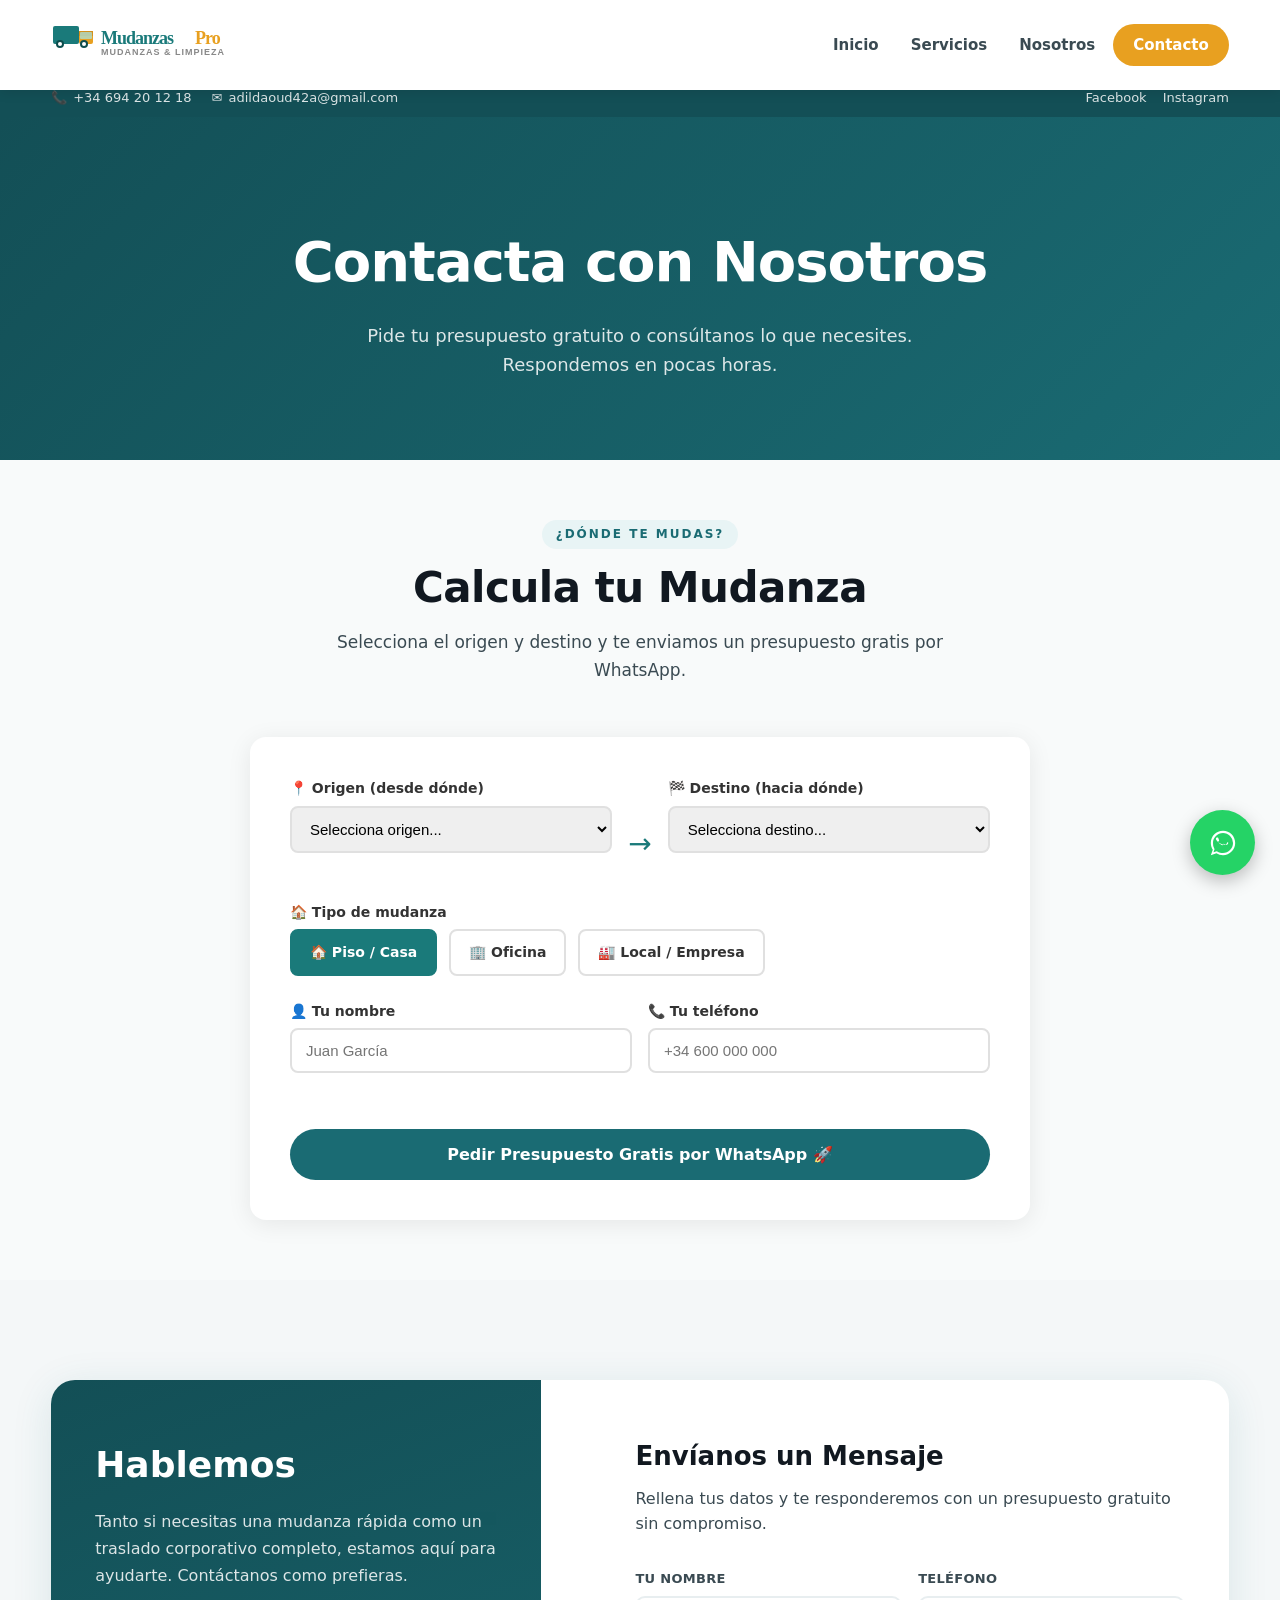
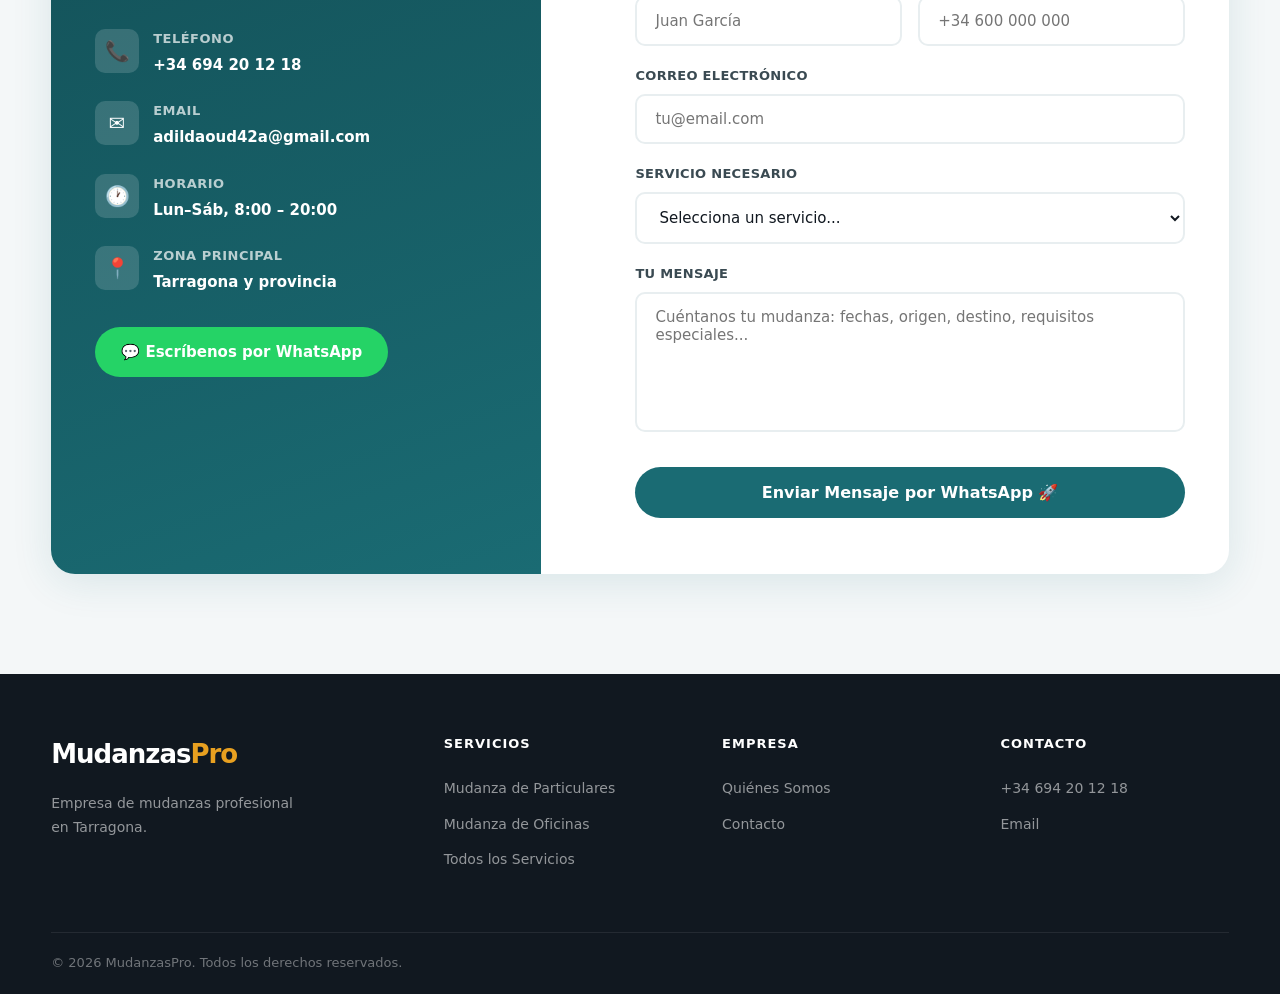
==== commit 03641df3: "Update contact.html" ====
--- a/contact.html
+++ b/contact.html
@@ -42,6 +42,299 @@
   </div>
 </section>
 
+<!-- ===== MOVE QUOTE FORM ===== -->
+<section class="move-form-section">
+  <div class="container">
+    <div class="section-header centered">
+      <div class="section-label">¿Dónde te mudas?</div>
+      <h2 class="section-title">Calcula tu Mudanza</h2>
+      <p class="section-sub">Selecciona el origen y destino y te enviamos un presupuesto gratis por WhatsApp.</p>
+    </div>
+
+    <div class="move-form-box">
+      <form id="move-quote-form">
+
+        <!-- FROM -->
+        <div class="move-form-row">
+          <div class="move-form-group">
+            <label>📍 Origen (desde dónde)</label>
+            <select id="from-place">
+              <option value="">Selecciona origen...</option>
+              <optgroup label="Tarragona Ciudad">
+                <option>Tarragona centro</option>
+                <option>Part Alta</option>
+                <option>Eixample</option>
+                <option>Torreforta</option>
+                <option>Bonavista</option>
+              </optgroup>
+              <optgroup label="Camp de Tarragona">
+                <option>Reus</option>
+                <option>Salou</option>
+                <option>Cambrils</option>
+                <option>Vila-seca</option>
+                <option>La Canonja</option>
+              </optgroup>
+              <optgroup label="Terres de l'Ebre">
+                <option>Tortosa</option>
+                <option>Amposta</option>
+                <option>L'Ametlla de Mar</option>
+                <option>Deltebre</option>
+                <option>Ulldecona</option>
+              </optgroup>
+              <optgroup label="Resto de España">
+                <option>Barcelona</option>
+                <option>Madrid</option>
+                <option>Valencia</option>
+                <option>Zaragoza</option>
+              </optgroup>
+              <option value="otro-origen">Otra ciudad...</option>
+            </select>
+            <!-- shown only if "Otra ciudad" is selected -->
+            <input type="text" id="from-other" placeholder="Escribe tu ciudad" style="display:none; margin-top:8px;">
+          </div>
+
+          <div class="move-form-arrow">→</div>
+
+          <!-- TO -->
+          <div class="move-form-group">
+            <label>🏁 Destino (hacia dónde)</label>
+            <select id="to-place">
+              <option value="">Selecciona destino...</option>
+              <optgroup label="Tarragona Ciudad">
+                <option>Tarragona centro</option>
+                <option>Part Alta</option>
+                <option>Eixample</option>
+                <option>Torreforta</option>
+                <option>Bonavista</option>
+              </optgroup>
+              <optgroup label="Camp de Tarragona">
+                <option>Reus</option>
+                <option>Salou</option>
+                <option>Cambrils</option>
+                <option>Vila-seca</option>
+                <option>La Canonja</option>
+              </optgroup>
+              <optgroup label="Terres de l'Ebre">
+                <option>Tortosa</option>
+                <option>Amposta</option>
+                <option>L'Ametlla de Mar</option>
+                <option>Deltebre</option>
+                <option>Ulldecona</option>
+              </optgroup>
+              <optgroup label="Resto de España">
+                <option>Barcelona</option>
+                <option>Madrid</option>
+                <option>Valencia</option>
+                <option>Zaragoza</option>
+              </optgroup>
+              <option value="otro-destino">Otra ciudad...</option>
+            </select>
+            <input type="text" id="to-other" placeholder="Escribe tu ciudad" style="display:none; margin-top:8px;">
+          </div>
+        </div>
+
+        <!-- TYPE -->
+        <div class="move-form-group">
+          <label>🏠 Tipo de mudanza</label>
+          <div class="move-type-options">
+            <label class="move-type-btn">
+              <input type="radio" name="move-type" value="Piso / Casa" checked>
+              <span>🏠 Piso / Casa</span>
+            </label>
+            <label class="move-type-btn">
+              <input type="radio" name="move-type" value="Oficina">
+              <span>🏢 Oficina</span>
+            </label>
+            <label class="move-type-btn">
+              <input type="radio" name="move-type" value="Local / Empresa">
+              <span>🏭 Local / Empresa</span>
+            </label>
+          </div>
+        </div>
+
+        <!-- NAME + PHONE -->
+        <div class="move-form-row">
+          <div class="move-form-group">
+            <label>👤 Tu nombre</label>
+            <input type="text" id="mq-name" placeholder="Juan García" required>
+          </div>
+          <div class="move-form-group">
+            <label>📞 Tu teléfono</label>
+            <input type="tel" id="mq-phone" placeholder="+34 600 000 000" required>
+          </div>
+        </div>
+
+        <button type="submit" class="submit-btn">
+          Pedir Presupuesto Gratis por WhatsApp 🚀
+        </button>
+
+      </form>
+    </div>
+  </div>
+</section>
+
+<!-- ===== CSS ===== -->
+<style>
+.move-form-section {
+  padding: 60px 0;
+  background: #f8fafa;
+}
+
+.move-form-box {
+  background: white;
+  border-radius: 16px;
+  padding: 40px;
+  box-shadow: 0 4px 24px rgba(0,0,0,0.08);
+  max-width: 780px;
+  margin: 0 auto;
+}
+
+.move-form-row {
+  display: flex;
+  gap: 16px;
+  align-items: flex-end;
+  margin-bottom: 24px;
+}
+
+.move-form-arrow {
+  font-size: 28px;
+  color: #1a7a7a;
+  padding-bottom: 10px;
+  flex-shrink: 0;
+}
+
+.move-form-group {
+  flex: 1;
+  display: flex;
+  flex-direction: column;
+  gap: 6px;
+  margin-bottom: 24px;
+}
+
+.move-form-group label {
+  font-weight: 600;
+  font-size: 14px;
+  color: #333;
+}
+
+.move-form-group select,
+.move-form-group input[type="text"],
+.move-form-group input[type="tel"] {
+  padding: 12px 14px;
+  border: 2px solid #e0e0e0;
+  border-radius: 8px;
+  font-size: 15px;
+  transition: border-color 0.2s;
+  width: 100%;
+  box-sizing: border-box;
+}
+
+.move-form-group select:focus,
+.move-form-group input:focus {
+  border-color: #1a7a7a;
+  outline: none;
+}
+
+.move-type-options {
+  display: flex;
+  gap: 12px;
+  flex-wrap: wrap;
+}
+
+.move-type-btn {
+  cursor: pointer;
+}
+
+.move-type-btn input {
+  display: none;
+}
+
+.move-type-btn span {
+  display: inline-block;
+  padding: 10px 18px;
+  border: 2px solid #e0e0e0;
+  border-radius: 8px;
+  font-size: 14px;
+  font-weight: 600;
+  transition: all 0.2s;
+}
+
+.move-type-btn input:checked + span {
+  border-color: #1a7a7a;
+  background: #1a7a7a;
+  color: white;
+}
+
+.move-type-btn:hover span {
+  border-color: #1a7a7a;
+}
+
+@media (max-width: 600px) {
+  .move-form-row {
+    flex-direction: column;
+  }
+  .move-form-arrow {
+    transform: rotate(90deg);
+    text-align: center;
+    padding: 0;
+  }
+  .move-form-box {
+    padding: 24px 16px;
+  }
+}
+</style>
+
+<!-- ===== JS ===== -->
+<script>
+// Show text input when "Otra ciudad" is selected
+document.getElementById('from-place').addEventListener('change', function() {
+  document.getElementById('from-other').style.display =
+    this.value === 'otro-origen' ? 'block' : 'none';
+});
+
+document.getElementById('to-place').addEventListener('change', function() {
+  document.getElementById('to-other').style.display =
+    this.value === 'otro-destino' ? 'block' : 'none';
+});
+
+// Submit → open WhatsApp
+document.getElementById('move-quote-form').addEventListener('submit', function(e) {
+  e.preventDefault();
+
+  const fromSelect = document.getElementById('from-place');
+  const toSelect   = document.getElementById('to-place');
+
+  const from = fromSelect.value === 'otro-origen'
+    ? document.getElementById('from-other').value
+    : fromSelect.value;
+
+  const to = toSelect.value === 'otro-destino'
+    ? document.getElementById('to-other').value
+    : toSelect.value;
+
+  const type  = document.querySelector('input[name="move-type"]:checked').value;
+  const name  = document.getElementById('mq-name').value;
+  const phone = document.getElementById('mq-phone').value;
+
+  if (!from || !to) {
+    alert('Por favor selecciona origen y destino.');
+    return;
+  }
+
+  const text =
+    `¡Hola! Me gustaría pedir un presupuesto de mudanza.\n\n` +
+    `📍 Origen: ${from}\n` +
+    `🏁 Destino: ${to}\n` +
+    `🏠 Tipo: ${type}\n` +
+    `👤 Nombre: ${name}\n` +
+    `📞 Teléfono: ${phone}`;
+
+  window.open('https://wa.me/34694201218?text=' + encodeURIComponent(text), '_blank');
+});
+</script>
+<!-- ===== END MOVE QUOTE FORM ===== -->
+
+  
 <section class="contact-section">
   <div class="container">
     <div class="contact-grid">
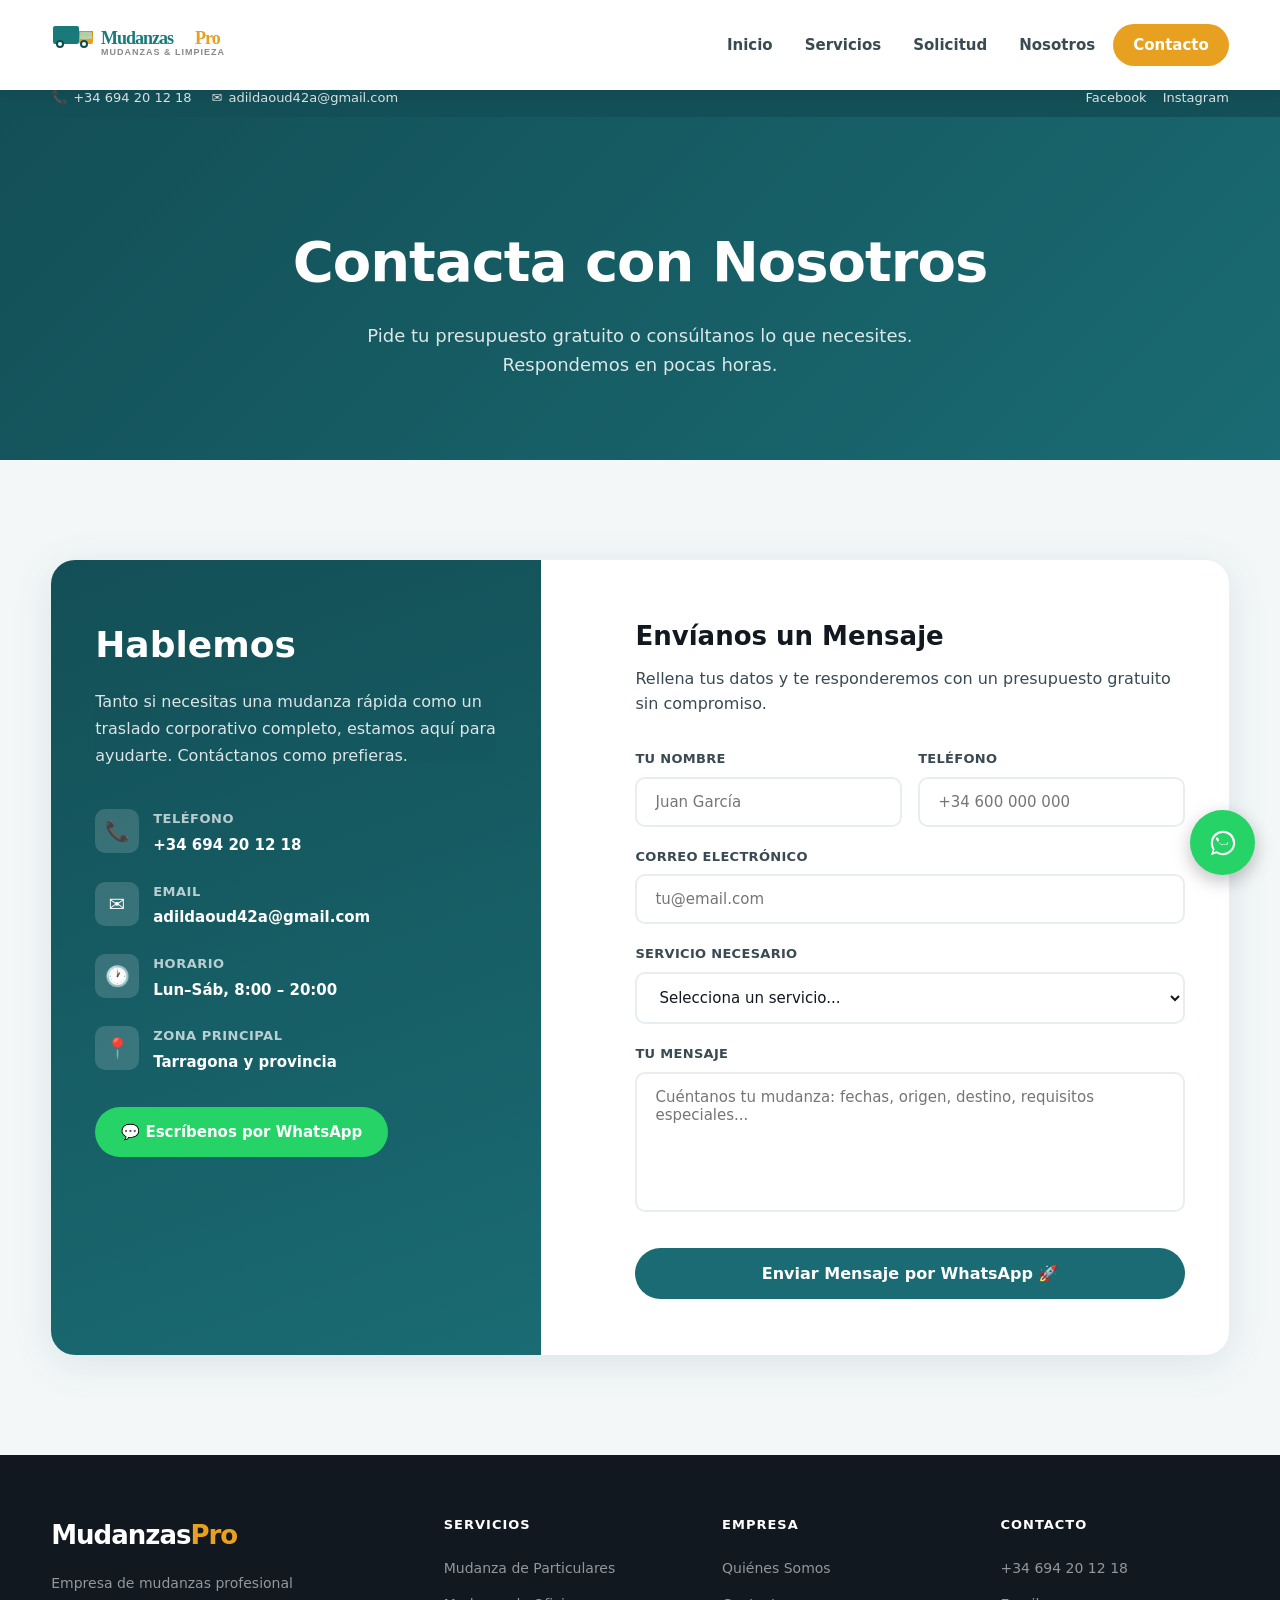
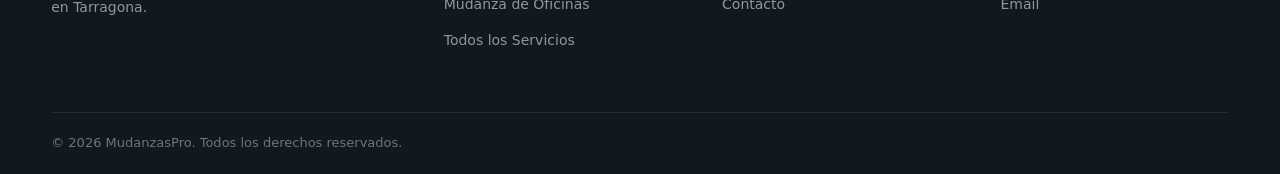
==== commit 39777ddd: "Add files via upload" ====
--- a/contact.html
+++ b/contact.html
@@ -28,6 +28,7 @@
     <nav id="main-nav">
       <a href="index.html">Inicio</a>
       <a href="services.html">Servicios</a>
+      <a href="request.html">Solicitud</a>
       <a href="#">Nosotros</a>
       <a href="contact.html" class="active nav-cta">Contacto</a>
     </nav>
@@ -42,299 +43,6 @@
   </div>
 </section>
 
-<!-- ===== MOVE QUOTE FORM ===== -->
-<section class="move-form-section">
-  <div class="container">
-    <div class="section-header centered">
-      <div class="section-label">¿Dónde te mudas?</div>
-      <h2 class="section-title">Calcula tu Mudanza</h2>
-      <p class="section-sub">Selecciona el origen y destino y te enviamos un presupuesto gratis por WhatsApp.</p>
-    </div>
-
-    <div class="move-form-box">
-      <form id="move-quote-form">
-
-        <!-- FROM -->
-        <div class="move-form-row">
-          <div class="move-form-group">
-            <label>📍 Origen (desde dónde)</label>
-            <select id="from-place">
-              <option value="">Selecciona origen...</option>
-              <optgroup label="Tarragona Ciudad">
-                <option>Tarragona centro</option>
-                <option>Part Alta</option>
-                <option>Eixample</option>
-                <option>Torreforta</option>
-                <option>Bonavista</option>
-              </optgroup>
-              <optgroup label="Camp de Tarragona">
-                <option>Reus</option>
-                <option>Salou</option>
-                <option>Cambrils</option>
-                <option>Vila-seca</option>
-                <option>La Canonja</option>
-              </optgroup>
-              <optgroup label="Terres de l'Ebre">
-                <option>Tortosa</option>
-                <option>Amposta</option>
-                <option>L'Ametlla de Mar</option>
-                <option>Deltebre</option>
-                <option>Ulldecona</option>
-              </optgroup>
-              <optgroup label="Resto de España">
-                <option>Barcelona</option>
-                <option>Madrid</option>
-                <option>Valencia</option>
-                <option>Zaragoza</option>
-              </optgroup>
-              <option value="otro-origen">Otra ciudad...</option>
-            </select>
-            <!-- shown only if "Otra ciudad" is selected -->
-            <input type="text" id="from-other" placeholder="Escribe tu ciudad" style="display:none; margin-top:8px;">
-          </div>
-
-          <div class="move-form-arrow">→</div>
-
-          <!-- TO -->
-          <div class="move-form-group">
-            <label>🏁 Destino (hacia dónde)</label>
-            <select id="to-place">
-              <option value="">Selecciona destino...</option>
-              <optgroup label="Tarragona Ciudad">
-                <option>Tarragona centro</option>
-                <option>Part Alta</option>
-                <option>Eixample</option>
-                <option>Torreforta</option>
-                <option>Bonavista</option>
-              </optgroup>
-              <optgroup label="Camp de Tarragona">
-                <option>Reus</option>
-                <option>Salou</option>
-                <option>Cambrils</option>
-                <option>Vila-seca</option>
-                <option>La Canonja</option>
-              </optgroup>
-              <optgroup label="Terres de l'Ebre">
-                <option>Tortosa</option>
-                <option>Amposta</option>
-                <option>L'Ametlla de Mar</option>
-                <option>Deltebre</option>
-                <option>Ulldecona</option>
-              </optgroup>
-              <optgroup label="Resto de España">
-                <option>Barcelona</option>
-                <option>Madrid</option>
-                <option>Valencia</option>
-                <option>Zaragoza</option>
-              </optgroup>
-              <option value="otro-destino">Otra ciudad...</option>
-            </select>
-            <input type="text" id="to-other" placeholder="Escribe tu ciudad" style="display:none; margin-top:8px;">
-          </div>
-        </div>
-
-        <!-- TYPE -->
-        <div class="move-form-group">
-          <label>🏠 Tipo de mudanza</label>
-          <div class="move-type-options">
-            <label class="move-type-btn">
-              <input type="radio" name="move-type" value="Piso / Casa" checked>
-              <span>🏠 Piso / Casa</span>
-            </label>
-            <label class="move-type-btn">
-              <input type="radio" name="move-type" value="Oficina">
-              <span>🏢 Oficina</span>
-            </label>
-            <label class="move-type-btn">
-              <input type="radio" name="move-type" value="Local / Empresa">
-              <span>🏭 Local / Empresa</span>
-            </label>
-          </div>
-        </div>
-
-        <!-- NAME + PHONE -->
-        <div class="move-form-row">
-          <div class="move-form-group">
-            <label>👤 Tu nombre</label>
-            <input type="text" id="mq-name" placeholder="Juan García" required>
-          </div>
-          <div class="move-form-group">
-            <label>📞 Tu teléfono</label>
-            <input type="tel" id="mq-phone" placeholder="+34 600 000 000" required>
-          </div>
-        </div>
-
-        <button type="submit" class="submit-btn">
-          Pedir Presupuesto Gratis por WhatsApp 🚀
-        </button>
-
-      </form>
-    </div>
-  </div>
-</section>
-
-<!-- ===== CSS ===== -->
-<style>
-.move-form-section {
-  padding: 60px 0;
-  background: #f8fafa;
-}
-
-.move-form-box {
-  background: white;
-  border-radius: 16px;
-  padding: 40px;
-  box-shadow: 0 4px 24px rgba(0,0,0,0.08);
-  max-width: 780px;
-  margin: 0 auto;
-}
-
-.move-form-row {
-  display: flex;
-  gap: 16px;
-  align-items: flex-end;
-  margin-bottom: 24px;
-}
-
-.move-form-arrow {
-  font-size: 28px;
-  color: #1a7a7a;
-  padding-bottom: 10px;
-  flex-shrink: 0;
-}
-
-.move-form-group {
-  flex: 1;
-  display: flex;
-  flex-direction: column;
-  gap: 6px;
-  margin-bottom: 24px;
-}
-
-.move-form-group label {
-  font-weight: 600;
-  font-size: 14px;
-  color: #333;
-}
-
-.move-form-group select,
-.move-form-group input[type="text"],
-.move-form-group input[type="tel"] {
-  padding: 12px 14px;
-  border: 2px solid #e0e0e0;
-  border-radius: 8px;
-  font-size: 15px;
-  transition: border-color 0.2s;
-  width: 100%;
-  box-sizing: border-box;
-}
-
-.move-form-group select:focus,
-.move-form-group input:focus {
-  border-color: #1a7a7a;
-  outline: none;
-}
-
-.move-type-options {
-  display: flex;
-  gap: 12px;
-  flex-wrap: wrap;
-}
-
-.move-type-btn {
-  cursor: pointer;
-}
-
-.move-type-btn input {
-  display: none;
-}
-
-.move-type-btn span {
-  display: inline-block;
-  padding: 10px 18px;
-  border: 2px solid #e0e0e0;
-  border-radius: 8px;
-  font-size: 14px;
-  font-weight: 600;
-  transition: all 0.2s;
-}
-
-.move-type-btn input:checked + span {
-  border-color: #1a7a7a;
-  background: #1a7a7a;
-  color: white;
-}
-
-.move-type-btn:hover span {
-  border-color: #1a7a7a;
-}
-
-@media (max-width: 600px) {
-  .move-form-row {
-    flex-direction: column;
-  }
-  .move-form-arrow {
-    transform: rotate(90deg);
-    text-align: center;
-    padding: 0;
-  }
-  .move-form-box {
-    padding: 24px 16px;
-  }
-}
-</style>
-
-<!-- ===== JS ===== -->
-<script>
-// Show text input when "Otra ciudad" is selected
-document.getElementById('from-place').addEventListener('change', function() {
-  document.getElementById('from-other').style.display =
-    this.value === 'otro-origen' ? 'block' : 'none';
-});
-
-document.getElementById('to-place').addEventListener('change', function() {
-  document.getElementById('to-other').style.display =
-    this.value === 'otro-destino' ? 'block' : 'none';
-});
-
-// Submit → open WhatsApp
-document.getElementById('move-quote-form').addEventListener('submit', function(e) {
-  e.preventDefault();
-
-  const fromSelect = document.getElementById('from-place');
-  const toSelect   = document.getElementById('to-place');
-
-  const from = fromSelect.value === 'otro-origen'
-    ? document.getElementById('from-other').value
-    : fromSelect.value;
-
-  const to = toSelect.value === 'otro-destino'
-    ? document.getElementById('to-other').value
-    : toSelect.value;
-
-  const type  = document.querySelector('input[name="move-type"]:checked').value;
-  const name  = document.getElementById('mq-name').value;
-  const phone = document.getElementById('mq-phone').value;
-
-  if (!from || !to) {
-    alert('Por favor selecciona origen y destino.');
-    return;
-  }
-
-  const text =
-    `¡Hola! Me gustaría pedir un presupuesto de mudanza.\n\n` +
-    `📍 Origen: ${from}\n` +
-    `🏁 Destino: ${to}\n` +
-    `🏠 Tipo: ${type}\n` +
-    `👤 Nombre: ${name}\n` +
-    `📞 Teléfono: ${phone}`;
-
-  window.open('https://wa.me/34694201218?text=' + encodeURIComponent(text), '_blank');
-});
-</script>
-<!-- ===== END MOVE QUOTE FORM ===== -->
-
-  
 <section class="contact-section">
   <div class="container">
     <div class="contact-grid">
